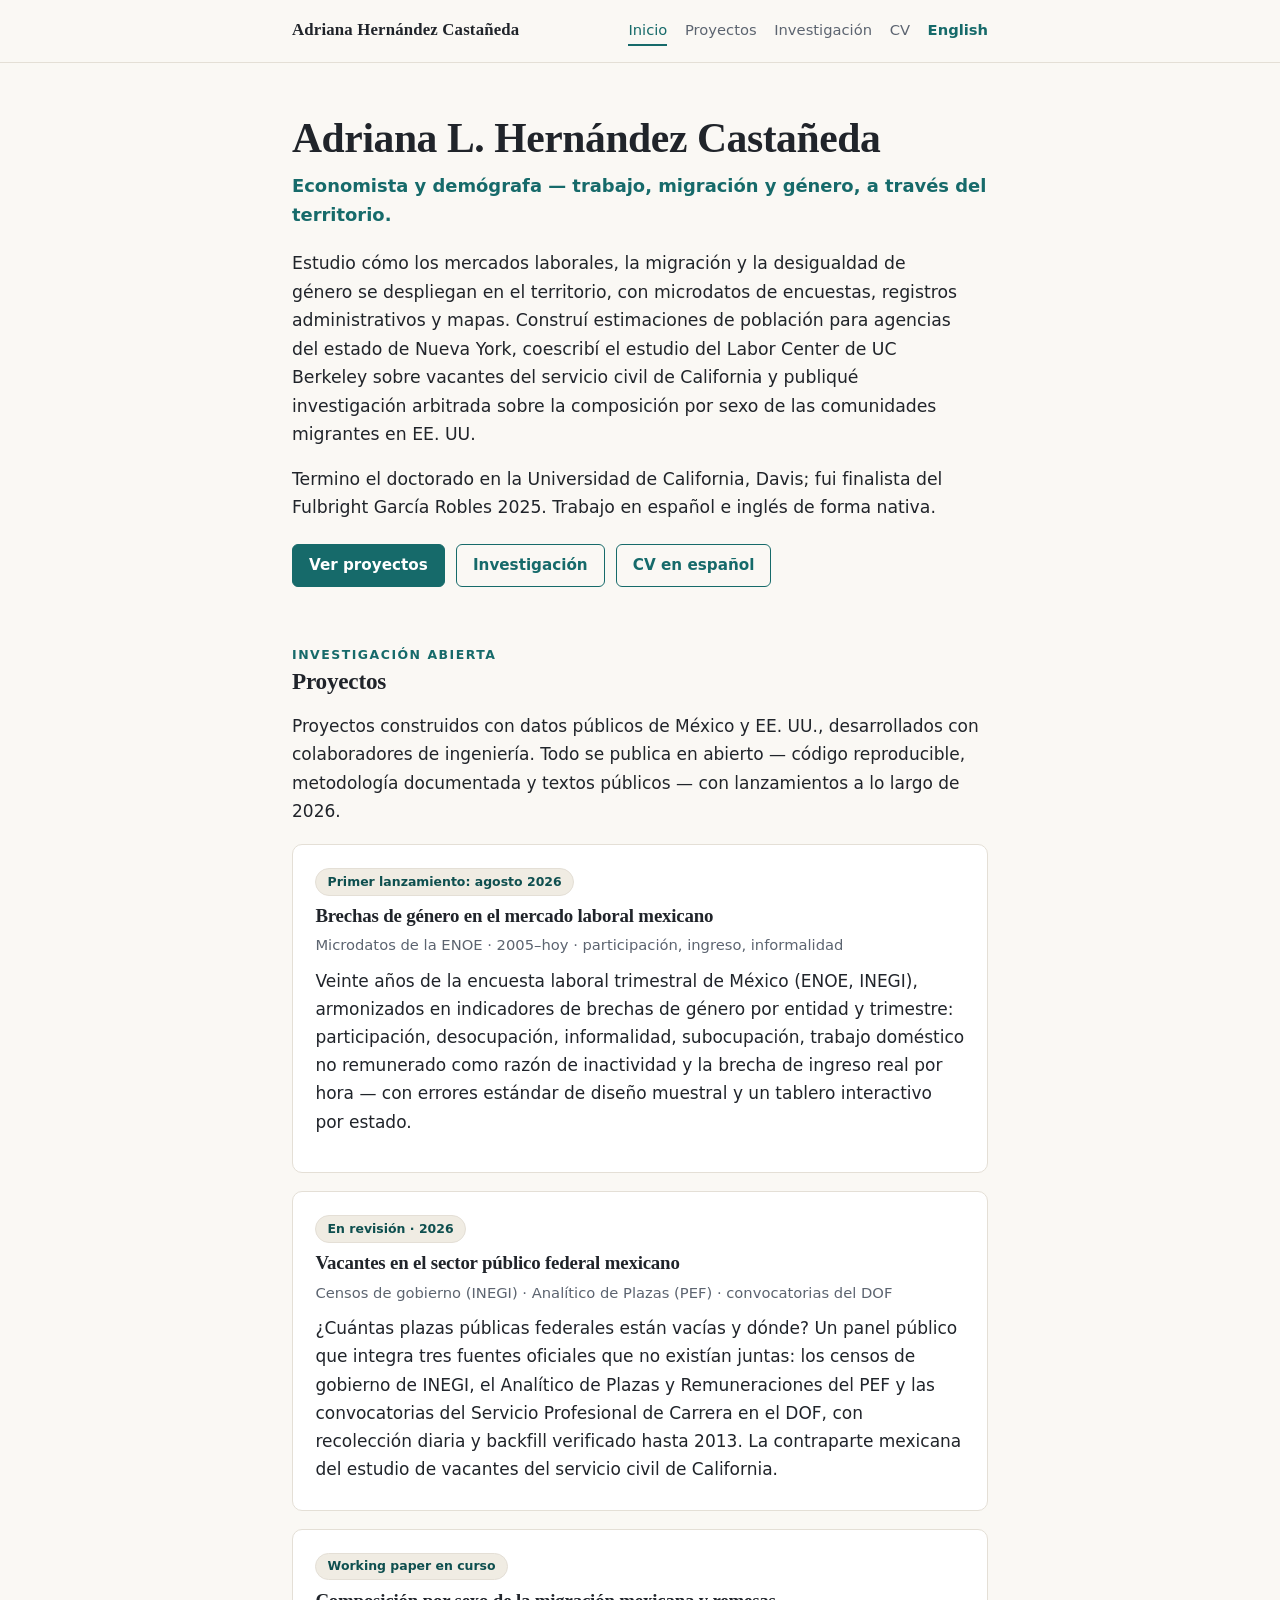
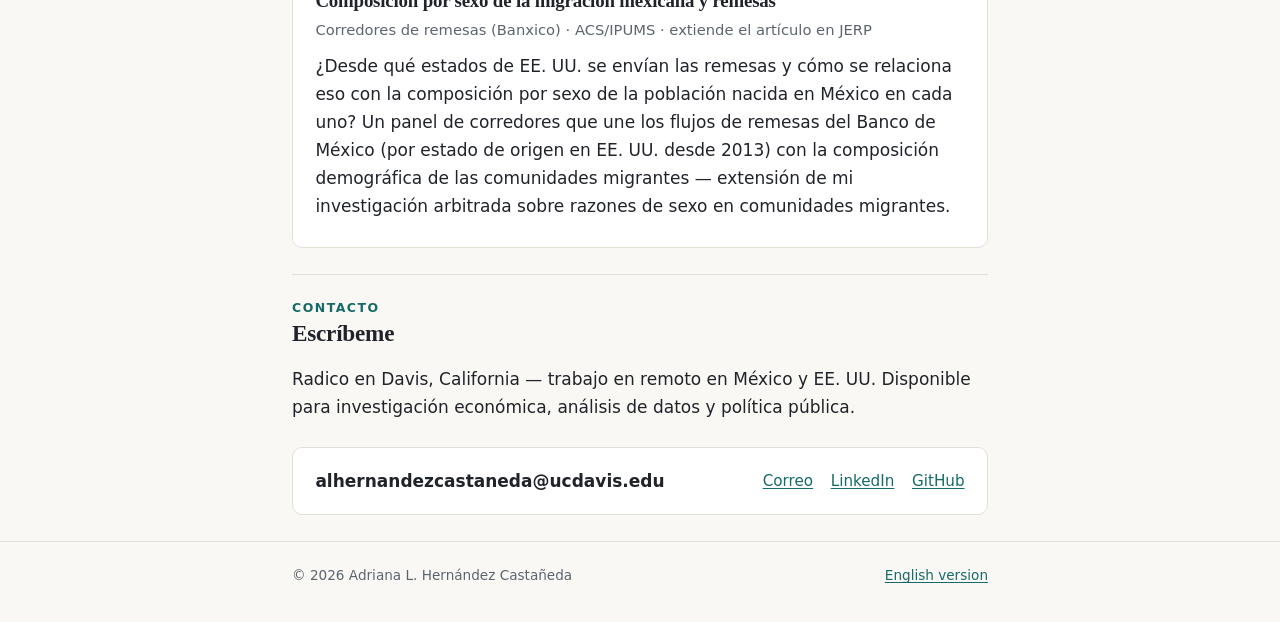
==== es/index.html @ ec99d8c7 "Portfolio site v1" ====
<!DOCTYPE html>
<html lang="es">
<head>
<meta charset="utf-8">
<meta name="viewport" content="width=device-width, initial-scale=1">
<title>Adriana Hernández Castañeda — Economista y demógrafa</title>
<meta name="description" content="Adriana L. Hernández Castañeda es economista y demógrafa; estudia mercados laborales, migración y género entre México y Estados Unidos. Doctoranda en UC Davis; antes en el Labor Center de UC Berkeley y en Cornell.">
<link rel="canonical" href="https://alhernandezc.github.io/es/">
<link rel="icon" href="../assets/favicon.svg" type="image/svg+xml">
<link rel="stylesheet" href="../assets/style.css">
<meta property="og:type" content="website">
<meta property="og:title" content="Adriana Hernández Castañeda — Economista y demógrafa">
<meta property="og:description" content="Trabajo, migración y género — análisis con microdatos y mapas, en español e inglés.">
<meta property="og:url" content="https://alhernandezc.github.io/es/">
<meta property="og:image" content="https://alhernandezc.github.io/assets/og.png">
</head>
<body>

<header class="site">
  <div class="nav">
    <a class="brand" href="./">Adriana Hernández Castañeda</a>
    <nav>
      <a href="./" aria-current="page">Inicio</a>
      <a href="./#proyectos">Proyectos</a>
      <a href="../research.html">Investigación</a>
      <a href="../cv.html">CV</a>
      <a class="lang" href="../" lang="en" hreflang="en">English</a>
    </nav>
  </div>
</header>

<main class="wrap">

  <section class="hero">
    <h1>Adriana L. Hernández Castañeda</h1>
    <p class="role">Economista y demógrafa — trabajo, migración y género, a través del territorio.</p>
    <p class="lede">
      Estudio cómo los mercados laborales, la migración y la desigualdad de género se
      despliegan en el territorio, con microdatos de encuestas, registros administrativos
      y mapas. Construí estimaciones de población para agencias del estado de Nueva York,
      coescribí el estudio del Labor Center de UC Berkeley sobre vacantes del servicio
      civil de California y publiqué investigación arbitrada sobre la composición por sexo
      de las comunidades migrantes en EE. UU.
    </p>
    <p class="lede">
      Termino el doctorado en la Universidad de California, Davis; fui finalista del
      Fulbright García Robles 2025. Trabajo en español e inglés de forma nativa.
    </p>
    <div class="actions">
      <a class="btn primary" href="./#proyectos">Ver proyectos</a>
      <a class="btn ghost" href="../research.html">Investigación</a>
      <a class="btn ghost" href="../assets/cv/Hernandez-Castaneda_Adriana_CV-ES_2026.pdf">CV en español</a>
    </div>
  </section>

  <section class="block" id="proyectos">
    <h2><span class="kicker">Investigación abierta</span>Proyectos</h2>
    <p>
      Proyectos construidos con datos públicos de México y EE. UU., desarrollados con
      colaboradores de ingeniería. Todo se publica en abierto — código reproducible,
      metodología documentada y textos públicos — con lanzamientos a lo largo de 2026.
    </p>
    <div class="cards">

      <div class="card">
        <span class="badge">Primer lanzamiento: agosto 2026</span>
        <h3>Brechas de género en el mercado laboral mexicano</h3>
        <p class="sub">Microdatos de la ENOE · 2005–hoy · participación, ingreso, informalidad</p>
        <p>
          Veinte años de la encuesta laboral trimestral de México (ENOE, INEGI),
          armonizados en indicadores de brechas de género por entidad y trimestre:
          participación, desocupación, informalidad, subocupación, trabajo doméstico no
          remunerado como razón de inactividad y la brecha de ingreso real por hora — con
          errores estándar de diseño muestral y un tablero interactivo por estado.
        </p>
        <p class="links">
          <!-- TODO: descomentar cuando el repo sea público
          <a href="https://github.com/alhernandezc/enoe-brechas-genero">Código</a>
          <a href="https://alhernandezc.github.io/enoe-brechas-genero/">Tablero</a>
          -->
        </p>
      </div>

      <div class="card">
        <span class="badge">En revisión · 2026</span>
        <h3>Vacantes en el sector público federal mexicano</h3>
        <p class="sub">Censos de gobierno (INEGI) · Analítico de Plazas (PEF) · convocatorias del DOF</p>
        <p>
          ¿Cuántas plazas públicas federales están vacías y dónde? Un panel público que
          integra tres fuentes oficiales que no existían juntas: los censos de gobierno de
          INEGI, el Analítico de Plazas y Remuneraciones del PEF y las convocatorias del
          Servicio Profesional de Carrera en el DOF, con recolección diaria y backfill
          verificado hasta 2013. La contraparte mexicana del estudio de vacantes del
          servicio civil de California.
        </p>
      </div>

      <div class="card">
        <span class="badge">Working paper en curso</span>
        <h3>Composición por sexo de la migración mexicana y remesas</h3>
        <p class="sub">Corredores de remesas (Banxico) · ACS/IPUMS · extiende el artículo en JERP</p>
        <p>
          ¿Desde qué estados de EE. UU. se envían las remesas y cómo se relaciona eso con
          la composición por sexo de la población nacida en México en cada uno? Un panel
          de corredores que une los flujos de remesas del Banco de México (por estado de
          origen en EE. UU. desde 2013) con la composición demográfica de las comunidades
          migrantes — extensión de mi investigación arbitrada sobre razones de sexo en
          comunidades migrantes.
        </p>
      </div>

    </div>
  </section>

  <section class="block" id="contacto">
    <h2><span class="kicker">Contacto</span>Escríbeme</h2>
    <p>Radico en Davis, California — trabajo en remoto en México y EE. UU. Disponible para investigación económica, análisis de datos y política pública.</p>
    <div class="contact-strip">
      <strong>alhernandezcastaneda@ucdavis.edu</strong>
      <div class="links">
        <a href="mailto:alhernandezcastaneda@ucdavis.edu">Correo</a>
        <a href="https://www.linkedin.com/in/alhernandezc">LinkedIn</a>
        <a href="https://github.com/alhernandezc">GitHub</a>
      </div>
    </div>
  </section>

</main>

<footer class="site">
  <div class="wrap">
    <span>© 2026 Adriana L. Hernández Castañeda</span>
    <span><a href="../">English version</a></span>
  </div>
</footer>

</body>
</html>
---- assets/style.css ----
/* Adriana L. Hernández Castañeda — personal site
   Palette: ink on warm paper, teal accent. No external fonts, no JS frameworks. */

:root {
  --paper: #faf8f4;
  --ink: #20242a;
  --muted: #5c6470;
  --teal: #166a6a;
  --teal-dark: #0e4f4f;
  --line: #e4dfd6;
  --card: #ffffff;
  --badge: #f0ece3;
  --maxw: 46rem;
}

* { box-sizing: border-box; }

html { scroll-behavior: smooth; }

body {
  margin: 0;
  background: var(--paper);
  color: var(--ink);
  font: 400 1.0625rem/1.65 system-ui, -apple-system, "Segoe UI", Roboto, "Helvetica Neue", Arial, sans-serif;
  -webkit-font-smoothing: antialiased;
}

h1, h2, h3, .serif {
  font-family: Georgia, "Iowan Old Style", "Times New Roman", serif;
  font-weight: 600;
  line-height: 1.2;
  letter-spacing: -0.01em;
}

a { color: var(--teal); text-decoration-thickness: 1px; text-underline-offset: 2px; }
a:hover { color: var(--teal-dark); }

.wrap { max-width: var(--maxw); margin: 0 auto; padding: 0 1.25rem; }

/* ---------- header / nav ---------- */
header.site {
  border-bottom: 1px solid var(--line);
  background: var(--paper);
}
.nav {
  max-width: var(--maxw); margin: 0 auto; padding: 1rem 1.25rem;
  display: flex; align-items: baseline; justify-content: space-between; gap: 1rem; flex-wrap: wrap;
}
.nav .brand {
  font-family: Georgia, serif; font-size: 1.05rem; font-weight: 700; color: var(--ink);
  text-decoration: none; letter-spacing: 0.01em;
}
.nav nav { display: flex; gap: 1.1rem; flex-wrap: wrap; }
.nav nav a {
  font-size: 0.92rem; color: var(--muted); text-decoration: none;
  padding-bottom: 2px; border-bottom: 2px solid transparent;
}
.nav nav a:hover { color: var(--teal-dark); }
.nav nav a[aria-current="page"] { color: var(--teal); border-bottom-color: var(--teal); }
.nav nav a.lang { color: var(--teal); font-weight: 600; }

/* ---------- hero ---------- */
.hero { padding: 3.2rem 0 2.2rem; }
.hero h1 { font-size: clamp(1.9rem, 5vw, 2.6rem); margin: 0 0 0.4rem; }
.hero .role { color: var(--teal); font-size: 1.12rem; font-weight: 600; margin: 0 0 1.2rem; }
.hero p.lede { font-size: 1.08rem; margin: 0 0 1rem; max-width: 42rem; }
.hero .actions { margin-top: 1.4rem; display: flex; gap: 0.7rem; flex-wrap: wrap; }

.btn {
  display: inline-block; padding: 0.5rem 1rem; border-radius: 6px;
  font-size: 0.95rem; font-weight: 600; text-decoration: none;
  border: 1.5px solid var(--teal); transition: background 0.15s;
}
.btn.primary { background: var(--teal); color: #fff; }
.btn.primary:hover { background: var(--teal-dark); border-color: var(--teal-dark); color: #fff; }
.btn.ghost { color: var(--teal); background: transparent; }
.btn.ghost:hover { background: rgba(22, 106, 106, 0.08); }

/* ---------- sections ---------- */
main { padding-bottom: 3rem; }
section.block { padding: 1.6rem 0; }
section.block + section.block { border-top: 1px solid var(--line); }
h2 { font-size: 1.45rem; margin: 0 0 1rem; }
h2 .kicker, .kicker {
  display: block; font-family: system-ui, sans-serif; font-size: 0.78rem; font-weight: 700;
  letter-spacing: 0.12em; text-transform: uppercase; color: var(--teal); margin-bottom: 0.3rem;
}

/* ---------- publication list ---------- */
.pub { padding: 1.1rem 0; border-bottom: 1px solid var(--line); }
.pub:last-child { border-bottom: none; }
.pub h3 { font-size: 1.12rem; margin: 0 0 0.25rem; }
.pub .meta { color: var(--muted); font-size: 0.92rem; margin: 0 0 0.45rem; }
.pub p { margin: 0.35rem 0; }
.pub .links { font-size: 0.92rem; display: flex; gap: 0.9rem; flex-wrap: wrap; margin-top: 0.45rem; }
details.bibtex { margin-top: 0.5rem; font-size: 0.85rem; }
details.bibtex summary { cursor: pointer; color: var(--muted); }
details.bibtex pre {
  background: #f1eee7; border: 1px solid var(--line); border-radius: 6px;
  padding: 0.75rem; overflow-x: auto; font-size: 0.78rem; line-height: 1.45;
}

/* ---------- project cards ---------- */
.cards { display: grid; gap: 1.1rem; margin-top: 1.2rem; }
.card {
  background: var(--card); border: 1px solid var(--line); border-radius: 10px;
  padding: 1.3rem 1.4rem;
}
.card h3 { margin: 0 0 0.35rem; font-size: 1.18rem; }
.card .sub { color: var(--muted); font-size: 0.92rem; margin: 0 0 0.6rem; }
.card p { margin: 0.4rem 0; }
.badge {
  display: inline-block; background: var(--badge); color: var(--teal-dark);
  border: 1px solid var(--line); border-radius: 999px;
  font-size: 0.78rem; font-weight: 600; padding: 0.15rem 0.7rem; margin-bottom: 0.6rem;
}
.badge.live { background: #e3f1ec; border-color: #bfded2; }
.card .links { margin-top: 0.6rem; font-size: 0.92rem; display: flex; gap: 0.9rem; flex-wrap: wrap; }

/* ---------- about / prose ---------- */
.prose p { margin: 0 0 1rem; }
.prose .es-note { color: var(--muted); font-size: 0.95rem; }

/* ---------- contact footer ---------- */
.contact-strip {
  background: var(--card); border: 1px solid var(--line); border-radius: 10px;
  padding: 1.2rem 1.4rem; margin-top: 1.6rem;
  display: flex; justify-content: space-between; align-items: center; gap: 1rem; flex-wrap: wrap;
}
.contact-strip .links { display: flex; gap: 1.1rem; flex-wrap: wrap; font-size: 0.95rem; }

footer.site {
  border-top: 1px solid var(--line); padding: 1.4rem 0 2.2rem; color: var(--muted); font-size: 0.85rem;
}
footer.site .wrap { display: flex; justify-content: space-between; gap: 1rem; flex-wrap: wrap; }

/* ---------- cv page ---------- */
.cv-embed { width: 100%; height: 78vh; border: 1px solid var(--line); border-radius: 8px; background: #fff; }

@media (max-width: 640px) {
  .hero { padding: 2.2rem 0 1.6rem; }
  .cv-embed { height: 60vh; }
}

@media print {
  header.site, footer.site, .actions { display: none; }
}
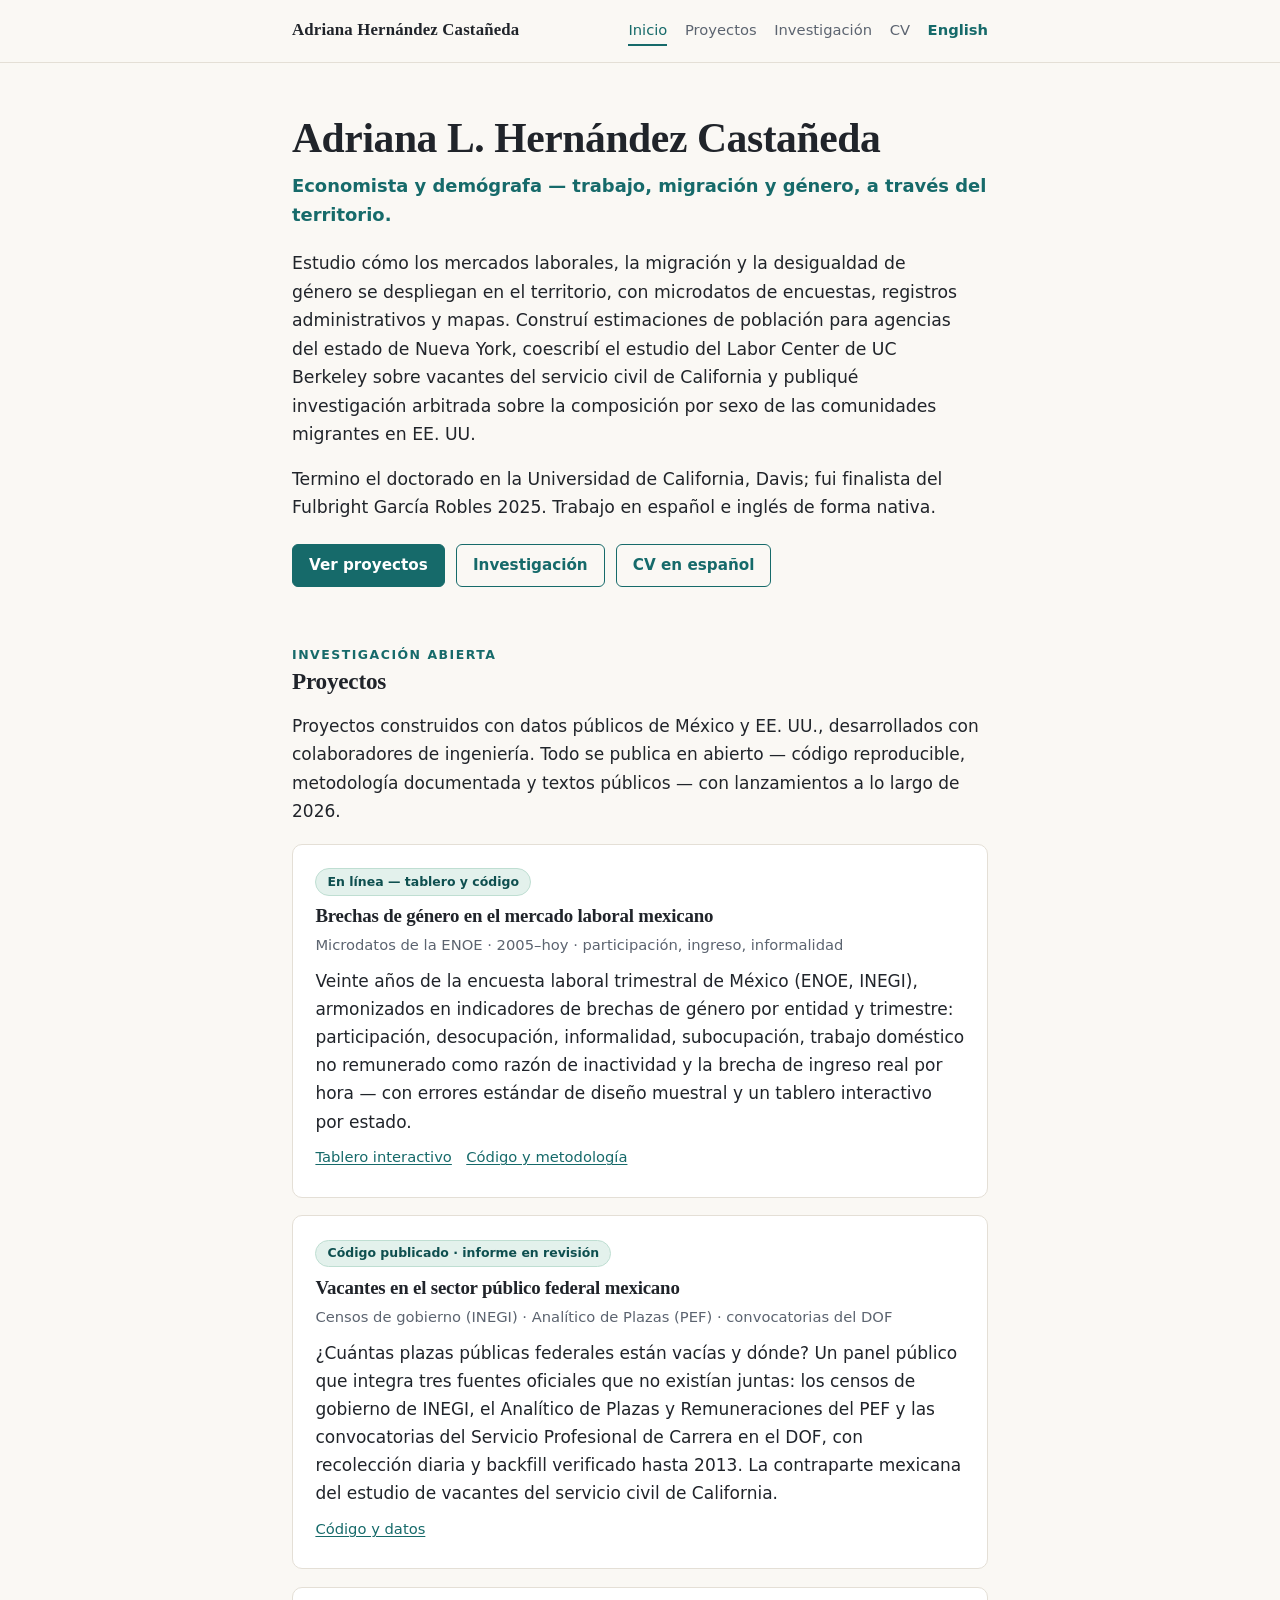
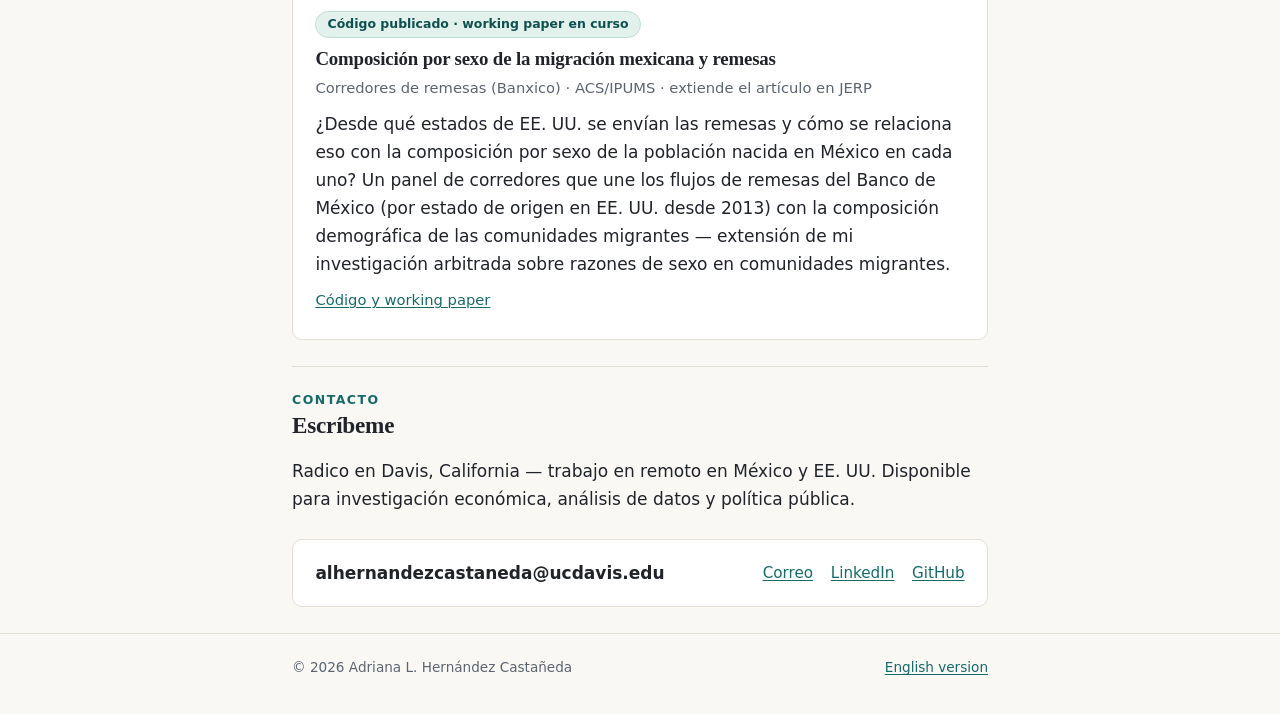
==== commit f5127952: "Project cards live" ====
--- a/es/index.html
+++ b/es/index.html
@@ -63,7 +63,7 @@
     <div class="cards">
 
       <div class="card">
-        <span class="badge">Primer lanzamiento: agosto 2026</span>
+        <span class="badge live">En línea — tablero y código</span>
         <h3>Brechas de género en el mercado laboral mexicano</h3>
         <p class="sub">Microdatos de la ENOE · 2005–hoy · participación, ingreso, informalidad</p>
         <p>
@@ -74,15 +74,13 @@
           errores estándar de diseño muestral y un tablero interactivo por estado.
         </p>
         <p class="links">
-          <!-- TODO: descomentar cuando el repo sea público
-          <a href="https://github.com/alhernandezc/enoe-brechas-genero">Código</a>
-          <a href="https://alhernandezc.github.io/enoe-brechas-genero/">Tablero</a>
-          -->
+          <a href="https://alhernandezc.github.io/enoe-brechas-genero/dashboard/">Tablero interactivo</a>
+          <a href="https://github.com/alhernandezc/enoe-brechas-genero">Código y metodología</a>
         </p>
       </div>
 
       <div class="card">
-        <span class="badge">En revisión · 2026</span>
+        <span class="badge live">Código publicado · informe en revisión</span>
         <h3>Vacantes en el sector público federal mexicano</h3>
         <p class="sub">Censos de gobierno (INEGI) · Analítico de Plazas (PEF) · convocatorias del DOF</p>
         <p>
@@ -93,10 +91,13 @@
           verificado hasta 2013. La contraparte mexicana del estudio de vacantes del
           servicio civil de California.
         </p>
+        <p class="links">
+          <a href="https://github.com/alhernandezc/vacantes-sector-publico-mx">Código y datos</a>
+        </p>
       </div>
 
       <div class="card">
-        <span class="badge">Working paper en curso</span>
+        <span class="badge live">Código publicado · working paper en curso</span>
         <h3>Composición por sexo de la migración mexicana y remesas</h3>
         <p class="sub">Corredores de remesas (Banxico) · ACS/IPUMS · extiende el artículo en JERP</p>
         <p>
@@ -106,6 +107,9 @@
           origen en EE. UU. desde 2013) con la composición demográfica de las comunidades
           migrantes — extensión de mi investigación arbitrada sobre razones de sexo en
           comunidades migrantes.
+        </p>
+        <p class="links">
+          <a href="https://github.com/alhernandezc/migracion-remesas-mx">Código y working paper</a>
         </p>
       </div>
 
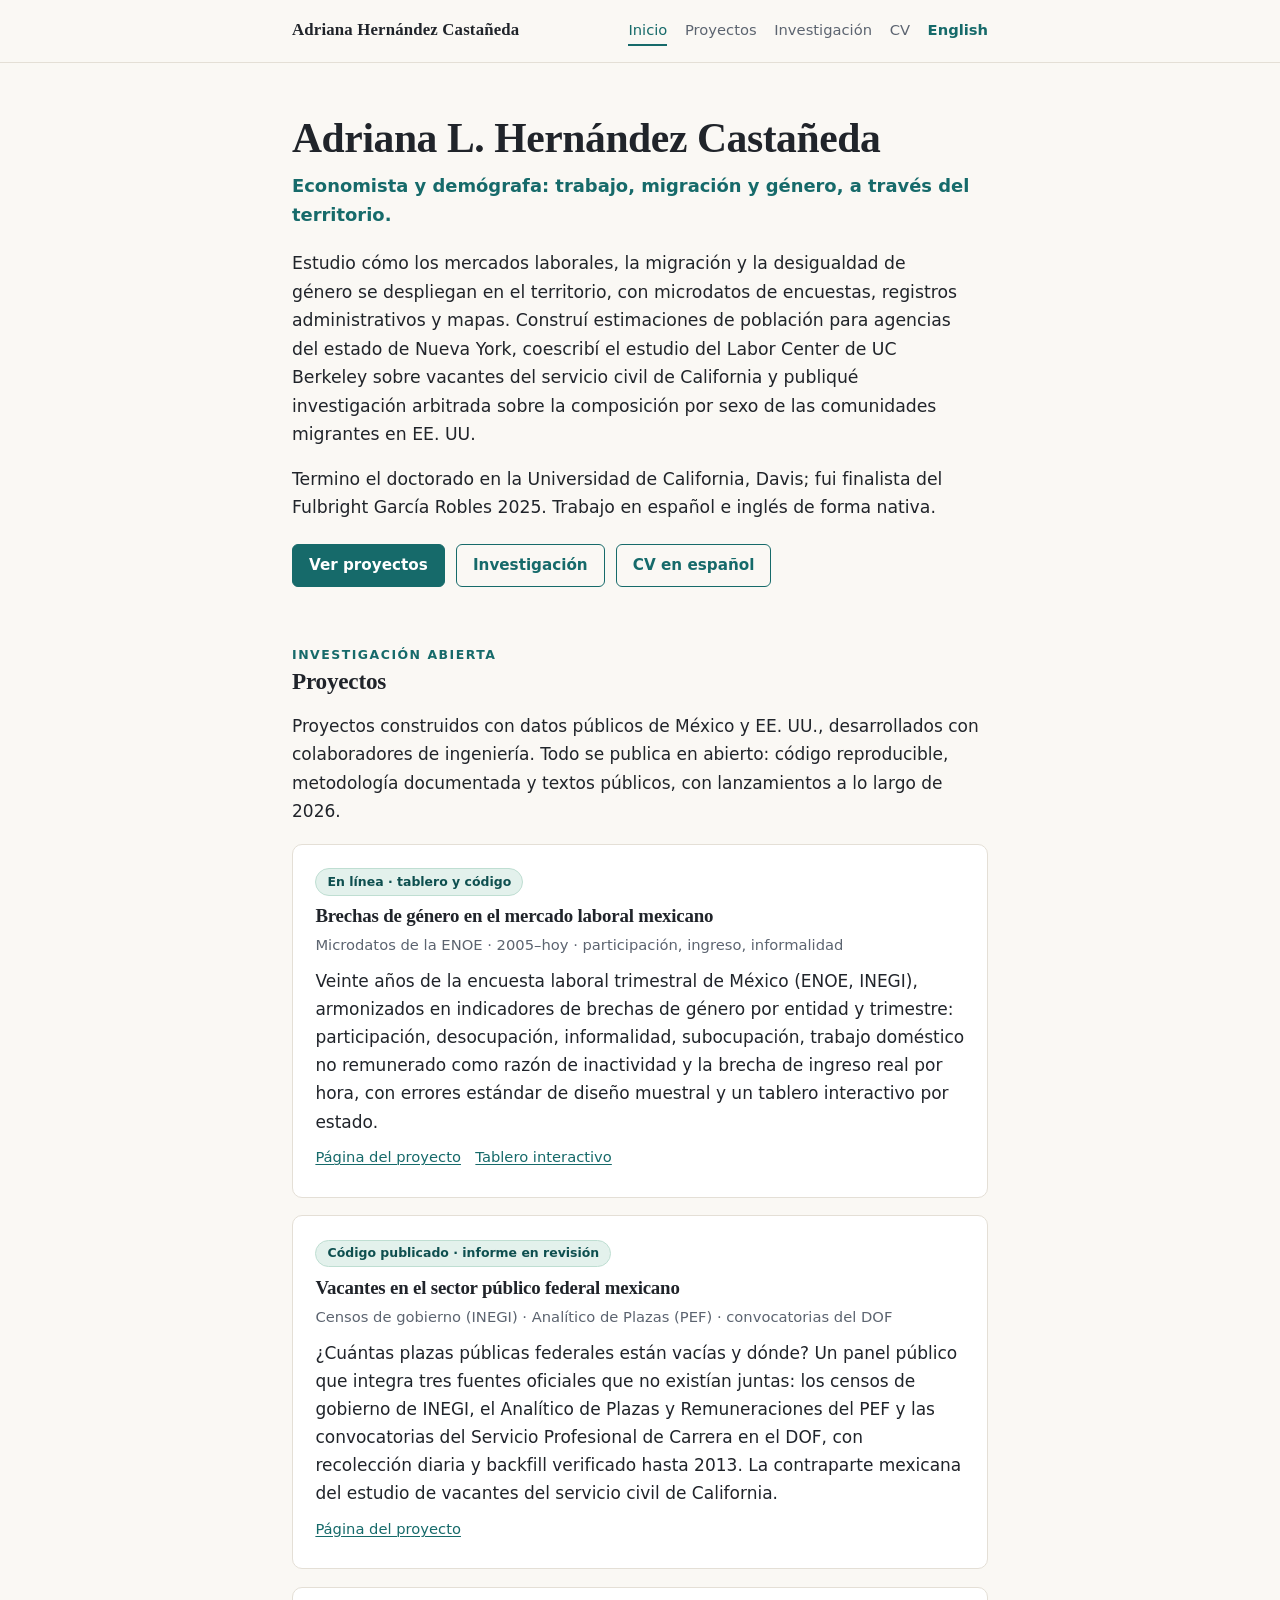
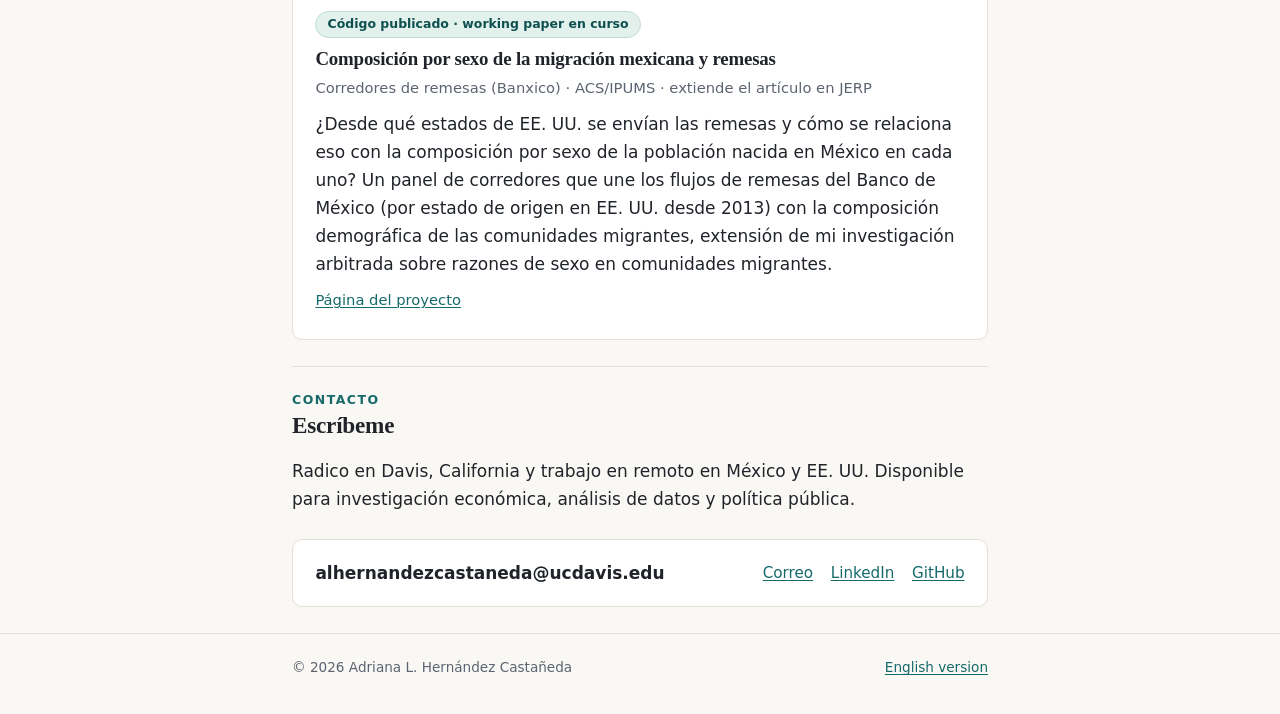
==== commit f7ea6958: "Project subpages, animations, copy pass" ====
--- a/es/index.html
+++ b/es/index.html
@@ -3,14 +3,14 @@
 <head>
 <meta charset="utf-8">
 <meta name="viewport" content="width=device-width, initial-scale=1">
-<title>Adriana Hernández Castañeda — Economista y demógrafa</title>
+<title>Adriana Hernández Castañeda · Economista y demógrafa</title>
 <meta name="description" content="Adriana L. Hernández Castañeda es economista y demógrafa; estudia mercados laborales, migración y género entre México y Estados Unidos. Doctoranda en UC Davis; antes en el Labor Center de UC Berkeley y en Cornell.">
 <link rel="canonical" href="https://alhernandezc.github.io/es/">
 <link rel="icon" href="../assets/favicon.svg" type="image/svg+xml">
 <link rel="stylesheet" href="../assets/style.css">
 <meta property="og:type" content="website">
-<meta property="og:title" content="Adriana Hernández Castañeda — Economista y demógrafa">
-<meta property="og:description" content="Trabajo, migración y género — análisis con microdatos y mapas, en español e inglés.">
+<meta property="og:title" content="Adriana Hernández Castañeda · Economista y demógrafa">
+<meta property="og:description" content="Trabajo, migración y género: análisis con microdatos y mapas, en español e inglés.">
 <meta property="og:url" content="https://alhernandezc.github.io/es/">
 <meta property="og:image" content="https://alhernandezc.github.io/assets/og.png">
 </head>
@@ -33,7 +33,7 @@
 
   <section class="hero">
     <h1>Adriana L. Hernández Castañeda</h1>
-    <p class="role">Economista y demógrafa — trabajo, migración y género, a través del territorio.</p>
+    <p class="role">Economista y demógrafa: trabajo, migración y género, a través del territorio.</p>
     <p class="lede">
       Estudio cómo los mercados laborales, la migración y la desigualdad de género se
       despliegan en el territorio, con microdatos de encuestas, registros administrativos
@@ -57,25 +57,25 @@
     <h2><span class="kicker">Investigación abierta</span>Proyectos</h2>
     <p>
       Proyectos construidos con datos públicos de México y EE. UU., desarrollados con
-      colaboradores de ingeniería. Todo se publica en abierto — código reproducible,
-      metodología documentada y textos públicos — con lanzamientos a lo largo de 2026.
+      colaboradores de ingeniería. Todo se publica en abierto: código reproducible,
+      metodología documentada y textos públicos, con lanzamientos a lo largo de 2026.
     </p>
     <div class="cards">
 
       <div class="card">
-        <span class="badge live">En línea — tablero y código</span>
+        <span class="badge live">En línea · tablero y código</span>
         <h3>Brechas de género en el mercado laboral mexicano</h3>
         <p class="sub">Microdatos de la ENOE · 2005–hoy · participación, ingreso, informalidad</p>
         <p>
           Veinte años de la encuesta laboral trimestral de México (ENOE, INEGI),
           armonizados en indicadores de brechas de género por entidad y trimestre:
           participación, desocupación, informalidad, subocupación, trabajo doméstico no
-          remunerado como razón de inactividad y la brecha de ingreso real por hora — con
+          remunerado como razón de inactividad y la brecha de ingreso real por hora, con
           errores estándar de diseño muestral y un tablero interactivo por estado.
         </p>
         <p class="links">
+          <a href="../projects/enoe-brechas-genero.html">Página del proyecto</a>
           <a href="https://alhernandezc.github.io/enoe-brechas-genero/dashboard/">Tablero interactivo</a>
-          <a href="https://github.com/alhernandezc/enoe-brechas-genero">Código y metodología</a>
         </p>
       </div>
 
@@ -92,7 +92,7 @@
           servicio civil de California.
         </p>
         <p class="links">
-          <a href="https://github.com/alhernandezc/vacantes-sector-publico-mx">Código y datos</a>
+          <a href="../projects/vacantes-sector-publico-mx.html">Página del proyecto</a>
         </p>
       </div>
 
@@ -105,11 +105,11 @@
           la composición por sexo de la población nacida en México en cada uno? Un panel
           de corredores que une los flujos de remesas del Banco de México (por estado de
           origen en EE. UU. desde 2013) con la composición demográfica de las comunidades
-          migrantes — extensión de mi investigación arbitrada sobre razones de sexo en
+          migrantes, extensión de mi investigación arbitrada sobre razones de sexo en
           comunidades migrantes.
         </p>
         <p class="links">
-          <a href="https://github.com/alhernandezc/migracion-remesas-mx">Código y working paper</a>
+          <a href="../projects/migracion-remesas-mx.html">Página del proyecto</a>
         </p>
       </div>
 
@@ -118,7 +118,7 @@
 
   <section class="block" id="contacto">
     <h2><span class="kicker">Contacto</span>Escríbeme</h2>
-    <p>Radico en Davis, California — trabajo en remoto en México y EE. UU. Disponible para investigación económica, análisis de datos y política pública.</p>
+    <p>Radico en Davis, California y trabajo en remoto en México y EE. UU. Disponible para investigación económica, análisis de datos y política pública.</p>
     <div class="contact-strip">
       <strong>alhernandezcastaneda@ucdavis.edu</strong>
       <div class="links">
--- a/assets/style.css
+++ b/assets/style.css
@@ -1,4 +1,4 @@
-/* Adriana L. Hernández Castañeda — personal site
+/* Adriana L. Hernández Castañeda, personal site
    Palette: ink on warm paper, teal accent. No external fonts, no JS frameworks. */
 
 :root {
@@ -145,3 +145,22 @@
 @media print {
   header.site, footer.site, .actions { display: none; }
 }
+
+/* ---------- project subpages ---------- */
+.pwide { max-width: 54rem; }
+.crumb { font-size: 0.82rem; letter-spacing: 0.1em; text-transform: uppercase; color: var(--teal); font-weight: 700; margin: 0 0 0.5rem; }
+.statband { display: grid; grid-template-columns: repeat(auto-fit, minmax(155px, 1fr)); gap: 0.9rem; margin: 1.5rem 0 0.5rem; }
+.stat { background: var(--card); border: 1px solid var(--line); border-radius: 10px; padding: 0.9rem 1rem; }
+.stat b { display: block; font-family: Georgia, serif; font-size: 1.55rem; line-height: 1.15; color: var(--teal-dark); }
+.stat span { font-size: 0.82rem; color: var(--muted); }
+.figblock { background: var(--card); border: 1px solid var(--line); border-radius: 10px; padding: 0.8rem; margin: 1.2rem 0; }
+.figblock img { width: 100%; height: auto; display: block; border-radius: 6px; }
+.figblock figcaption { font-size: 0.85rem; color: var(--muted); padding: 0.55rem 0.3rem 0.1rem; }
+.dashframe { width: 100%; height: 660px; border: 1px solid var(--line); border-radius: 10px; background: #fff; }
+.btnrow { display: flex; gap: 0.7rem; flex-wrap: wrap; margin: 1.3rem 0 0.3rem; }
+.notebox { background: var(--badge); border-left: 4px solid var(--teal); border-radius: 0 8px 8px 0; padding: 0.9rem 1.1rem; font-size: 0.95rem; margin: 1.2rem 0; }
+.reveal { opacity: 0; transform: translateY(16px); transition: opacity 0.65s ease, transform 0.65s ease; }
+.reveal.in { opacity: 1; transform: none; }
+@media (prefers-reduced-motion: reduce) {
+  .reveal { opacity: 1; transform: none; transition: none; }
+}
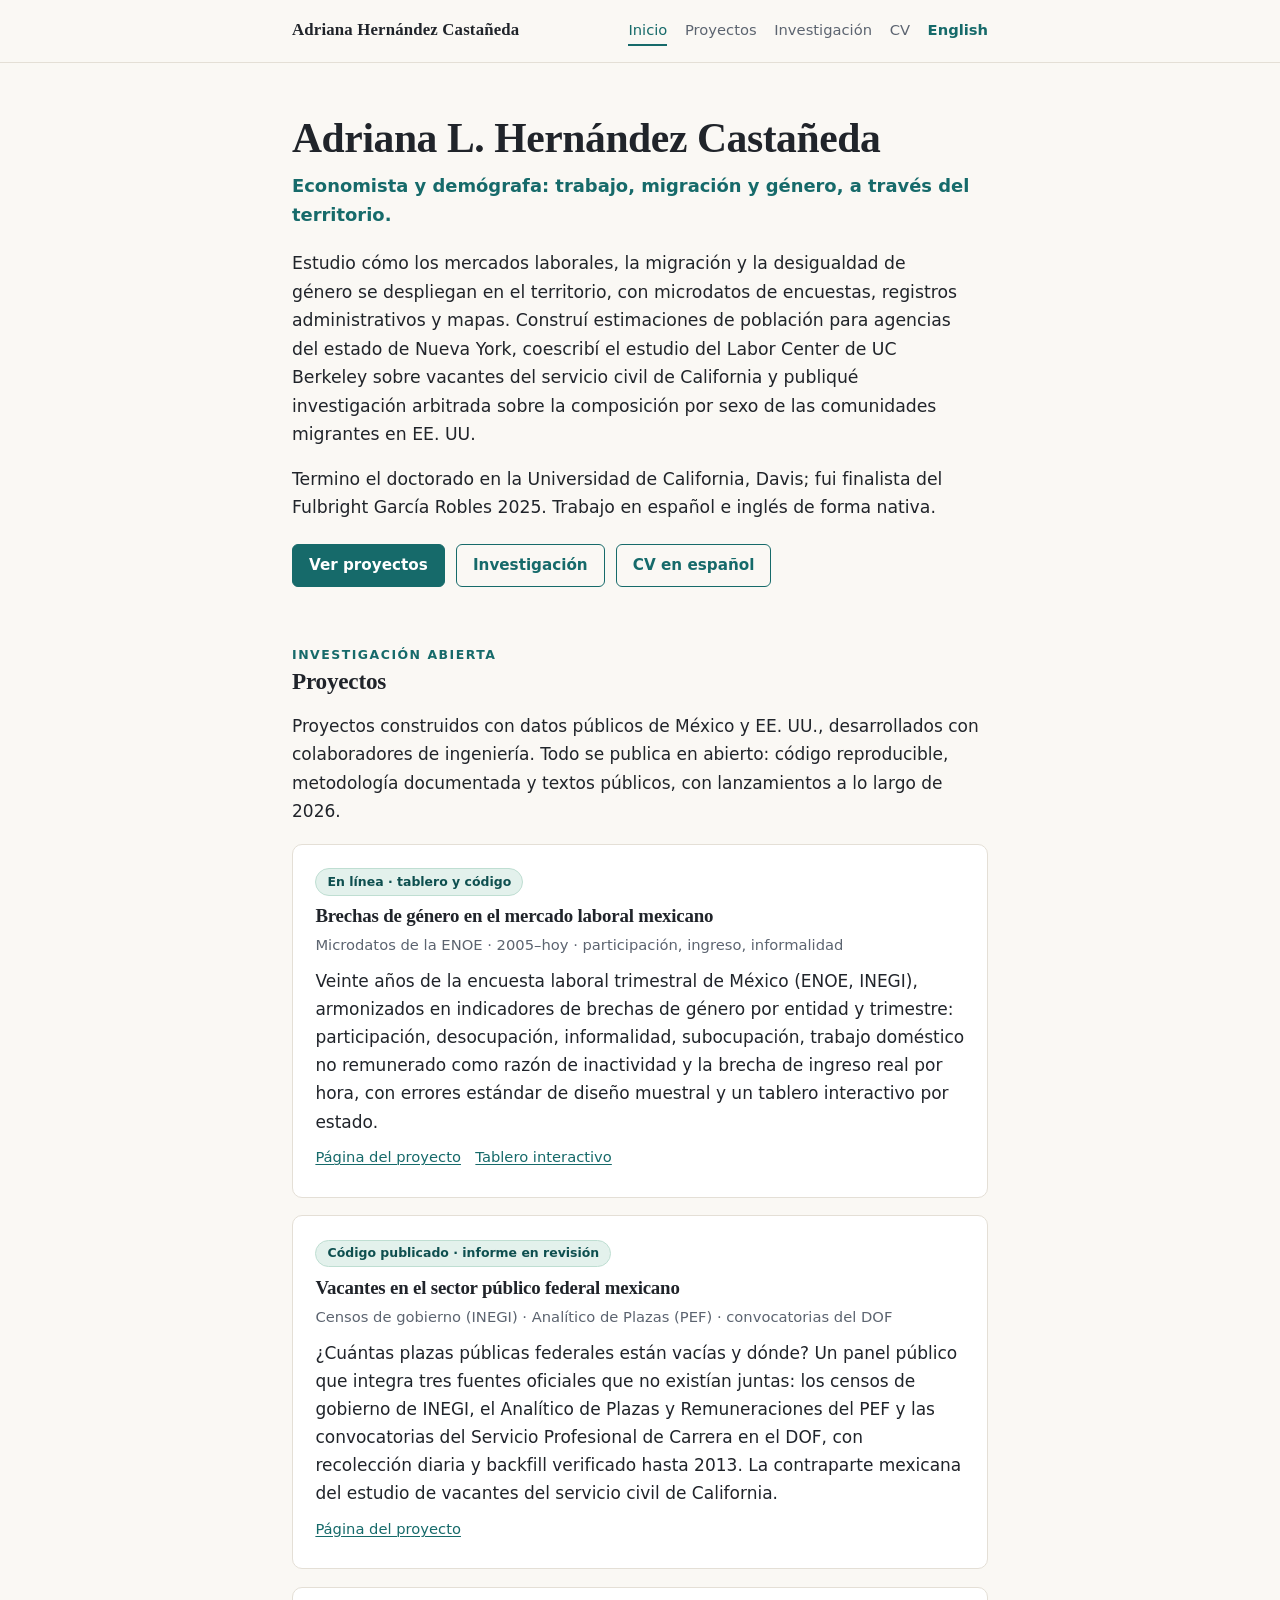
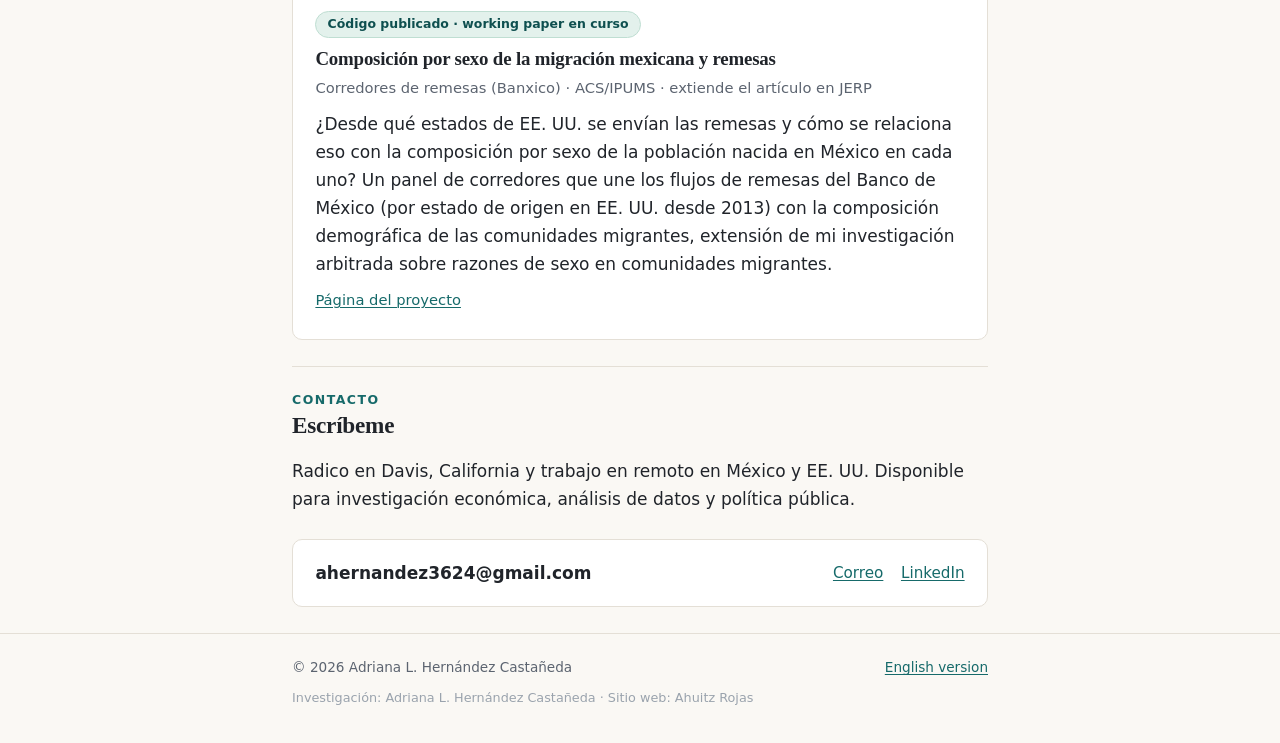
==== commit e3a9ed37: "adrianahc.com edition: attribution, contact, analysis-first pages" ====
--- a/es/index.html
+++ b/es/index.html
@@ -5,14 +5,14 @@
 <meta name="viewport" content="width=device-width, initial-scale=1">
 <title>Adriana Hernández Castañeda · Economista y demógrafa</title>
 <meta name="description" content="Adriana L. Hernández Castañeda es economista y demógrafa; estudia mercados laborales, migración y género entre México y Estados Unidos. Doctoranda en UC Davis; antes en el Labor Center de UC Berkeley y en Cornell.">
-<link rel="canonical" href="https://alhernandezc.github.io/es/">
+<link rel="canonical" href="https://adrianahc.com/es/">
 <link rel="icon" href="../assets/favicon.svg" type="image/svg+xml">
 <link rel="stylesheet" href="../assets/style.css">
 <meta property="og:type" content="website">
 <meta property="og:title" content="Adriana Hernández Castañeda · Economista y demógrafa">
 <meta property="og:description" content="Trabajo, migración y género: análisis con microdatos y mapas, en español e inglés.">
-<meta property="og:url" content="https://alhernandezc.github.io/es/">
-<meta property="og:image" content="https://alhernandezc.github.io/assets/og.png">
+<meta property="og:url" content="https://adrianahc.com/es/">
+<meta property="og:image" content="https://adrianahc.com/assets/og.png">
 </head>
 <body>
 
@@ -75,7 +75,7 @@
         </p>
         <p class="links">
           <a href="../projects/enoe-brechas-genero.html">Página del proyecto</a>
-          <a href="https://alhernandezc.github.io/enoe-brechas-genero/dashboard/">Tablero interactivo</a>
+          <a href="/enoe-brechas-genero/dashboard/">Tablero interactivo</a>
         </p>
       </div>
 
@@ -120,11 +120,10 @@
     <h2><span class="kicker">Contacto</span>Escríbeme</h2>
     <p>Radico en Davis, California y trabajo en remoto en México y EE. UU. Disponible para investigación económica, análisis de datos y política pública.</p>
     <div class="contact-strip">
-      <strong>alhernandezcastaneda@ucdavis.edu</strong>
+      <strong>ahernandez3624@gmail.com</strong>
       <div class="links">
-        <a href="mailto:alhernandezcastaneda@ucdavis.edu">Correo</a>
+        <a href="mailto:ahernandez3624@gmail.com">Correo</a>
         <a href="https://www.linkedin.com/in/alhernandezc">LinkedIn</a>
-        <a href="https://github.com/alhernandezc">GitHub</a>
       </div>
     </div>
   </section>
@@ -133,10 +132,10 @@
 
 <footer class="site">
   <div class="wrap">
+
     <span>© 2026 Adriana L. Hernández Castañeda</span>
     <span><a href="../">English version</a></span>
   </div>
-</footer>
-
-</body>
-</html>
+  <div class="wrap" style="margin-top:0.5rem"><span class="colophon" style="font-size:0.8rem;color:#9aa3ad">Investigación: Adriana L. Hernández Castañeda · Sitio web: Ahuitz Rojas</span></div>
+</footer></body>
+</html>
